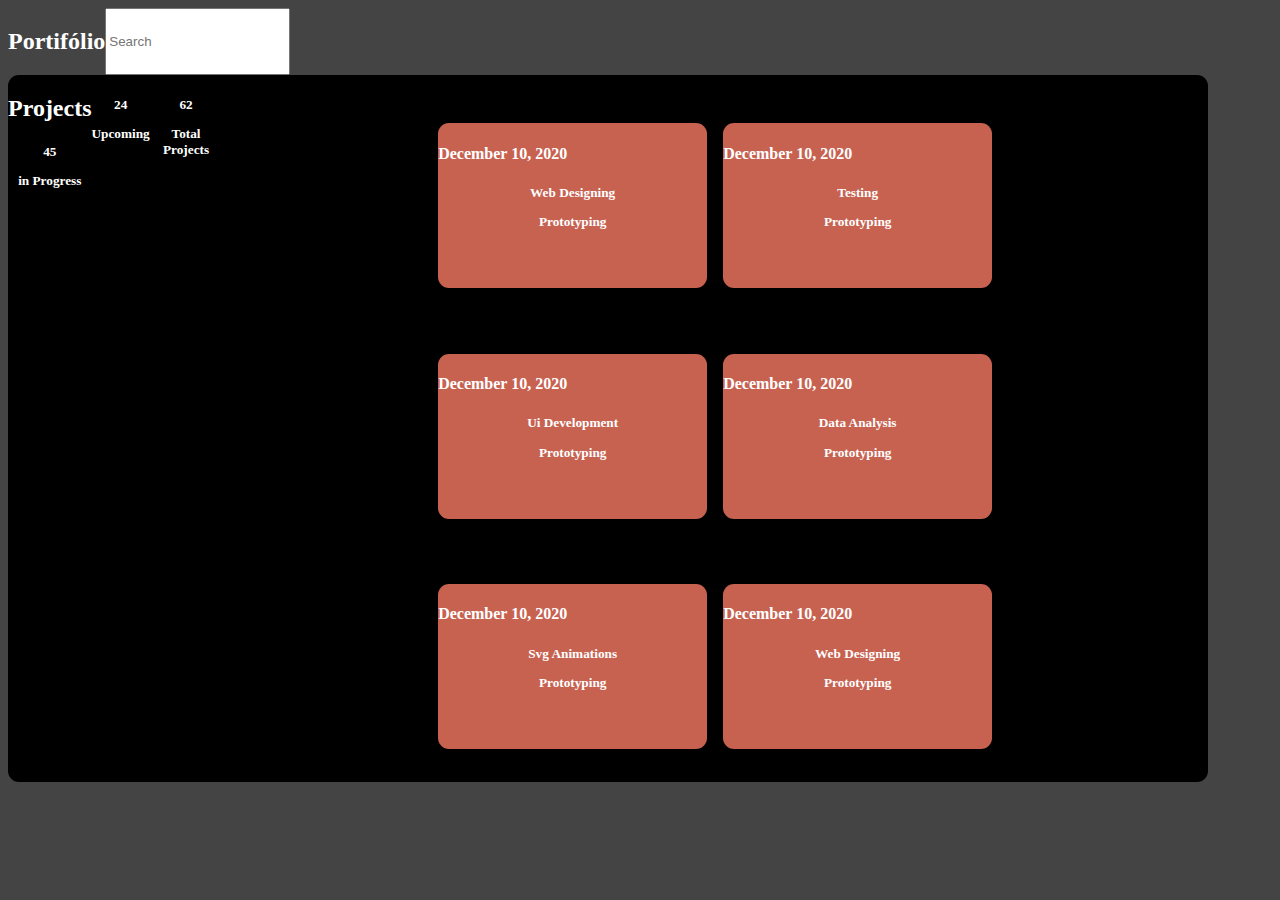
==== index.html @ 8f12faa0 "first commit" ====
<!DOCTYPE html>
<html lang="en">
<head>
    <meta charset="UTF-8">
    <meta http-equiv="X-UA-Compatible" content="IE=edge">
    <link rel="stylesheet" href="cs/estilo.css">
    <meta name="viewport" content="width=device-width, initial-scale=1.0">
    <title>Document</title>
</head>
<body>
    <div class="port">
        <h2>Portifólio</h2>
        <input type="text" name="nome" value="" placeholder="Search">
    </div>

<div class="global">
    <div class="borda">
        <h2>Projects</h2>
        <h5>45 <p>in Progress</p></h5>
    </div>

    <div class="borda">
        <h5>24 <p>Upcoming</p></h5>
    </div>

    <div class="borda">
        <h5>62 <p>Total Projects</p></h5>
    </div>

<div class="bordglobal">
    <div class="bord">
        <div class="p1">
			<h4>December 10, 2020</h4>
            <h5>Web Designing <p>Prototyping</p> </h5>
			</div>
			<div class="p2">
			
			</div>
			<div class="p3">
			
			</div>
    </div>


    <div class="bord">
        <div class="p1">
            <h4>December 10, 2020</h4>
            <h5>Testing <p>Prototyping</p></h5>
			</div>
			<div class="p2">
			
			</div>
			<div class="p3">
			
			</div>
    </div>
    
    <div class="bord">
        <div class="p1">
			<h4>December 10, 2020</h4>
            <h5>Ui Development <p>Prototyping</p></h5>
			</div>
			<div class="p2">
			
			</div>
			<div class="p3">
		
			</div>
    </div>

    <div class="bord">
        <div class="p1">
			<h4>December 10, 2020</h4>
            <h5>Data Analysis <p>Prototyping</p></h5>
			</div>
			<div class="p2">
		
			</div>
			<div class="p3">
		
			</div>
    </div>

    <div class="bord">
        <div class="p1">
            <h4>December 10, 2020</h4>
            <h5>Svg Animations <p>Prototyping</p></h5>
			</div>
			<div class="p2">
	
			</div>
			<div class="p3">
		
			</div>
    </div>

    <div class="bord">
        <div class="p1">
            <h4>December 10, 2020</h4>
            <h5>Web Designing <p>Prototyping</p></h5>
			</div>
			<div class="p2">
	
			</div>
			<div class="p3">
		
			</div>
    </div>
</div>



</body>
</html>
---- cs/estilo.css ----
@charset "UTF-8";

body {
    background-color:rgb(68, 68, 68);
    color: white;
   
}

.port {
    display: flex;
   
}

.global {
    display: flex;
    border-radius: 11px;
   
    width: 1200px;
    height: 707px;
    background: black;
}




.bord {
    margin: 8px;
    background: rgb(199, 98, 81);
    width: 269px;
    height: 165px;
    border-radius: 11px;


}

.bordglobal {
    width: 60%;
    margin: 0px 160px ;  
    box-sizing: border-box;
    display: flex;
    justify-content: center;
    align-items: center;
    flex-wrap: wrap;
    padding-top: 1rem;
}

.p1 p, h5{
    text-align: center;
}
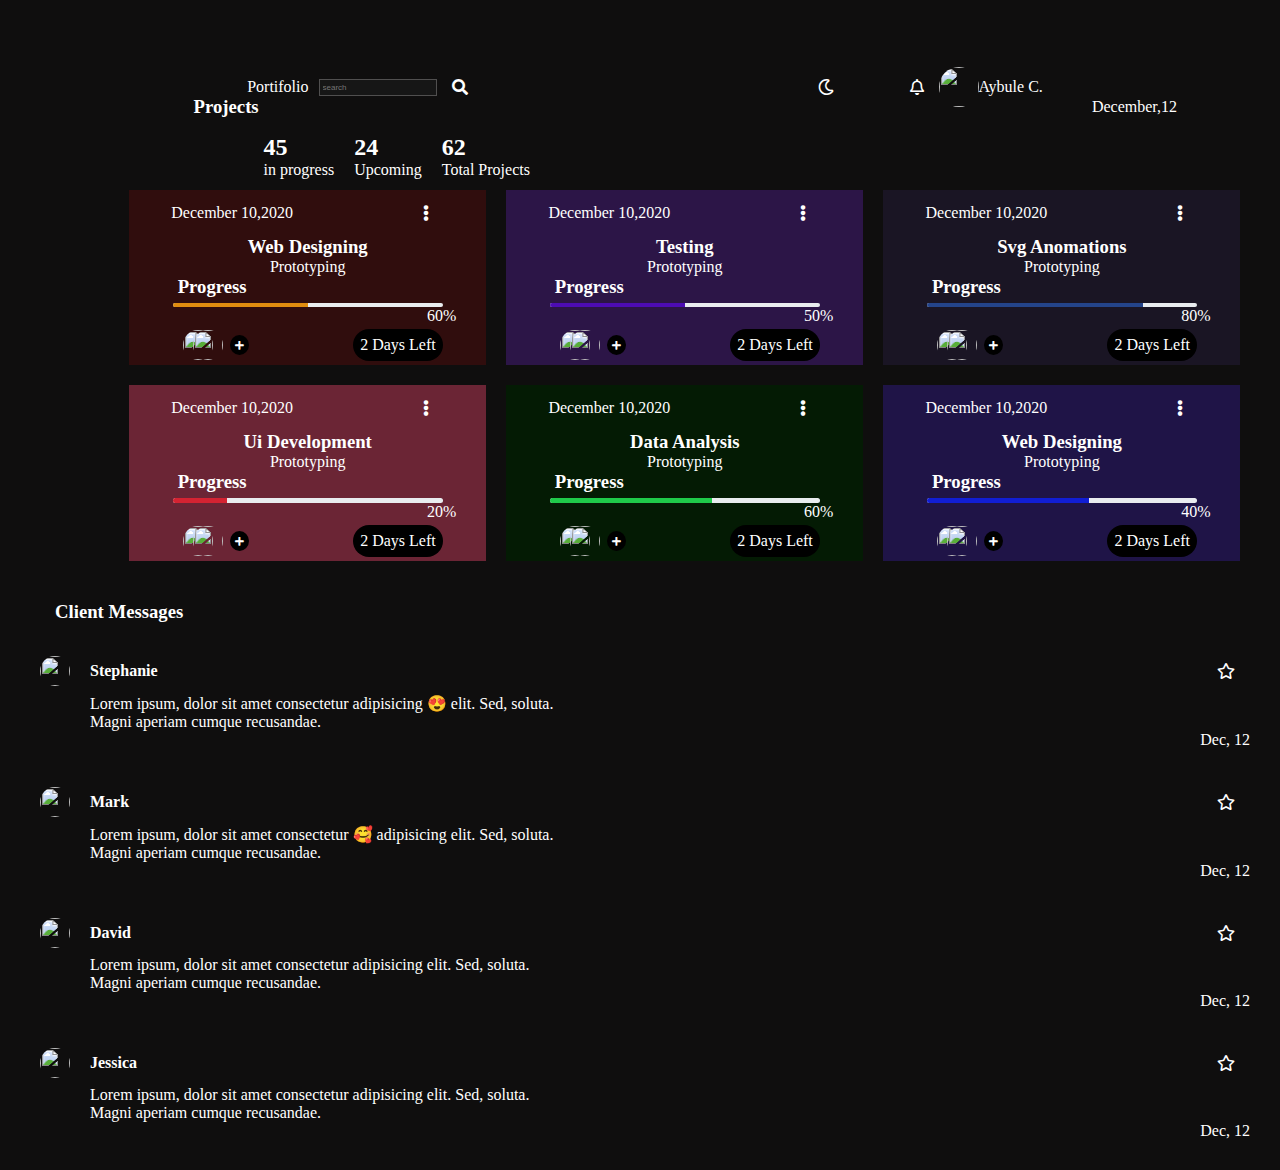
==== commit 09ccef2b: "second commit" ====
--- a/index.html
+++ b/index.html
@@ -1,114 +1,285 @@
-<!DOCTYPE html>
-<html lang="en">
+<html lang="pt-BR">
 <head>
     <meta charset="UTF-8">
+    <link rel="stylesheet" href="cs/estilo.css">
+    <!-- <link rel="stylesheet" href="cs/bootstrap.css"> -->
+    <link rel="stylesheet" href="https://pro.fontawesome.com/releases/v5.10.0/css/all.css">
     <meta http-equiv="X-UA-Compatible" content="IE=edge">
-    <link rel="stylesheet" href="cs/estilo.css">
     <meta name="viewport" content="width=device-width, initial-scale=1.0">
     <title>Document</title>
 </head>
 <body>
-    <div class="port">
-        <h2>Portifólio</h2>
-        <input type="text" name="nome" value="" placeholder="Search">
-    </div>
+    <header class="cabecalho">
+        <nav>
+            <ul>
+                <div class="cab">
+                    <div class="pesquisa">
+                        <label for="port">Portifolio</label>
+                        <input type="text" id="search" name="search" required placeholder="search">
+                        <i class="fas fa-search"></i>
+                    </div>
+                    <div class="port1">
+                        <i class="far fa-moon"></i>
+                        <i class="far fa-plus"></i>
+                        <i class="far fa-bell"></i>
+                        <img src="https://engenharia360.com/wp-content/uploads/2019/05/esta-pessoa-nao-existe-engenharia360-4.png" alt="">
+                        <p>Aybule C.</p>
+                    </div>
+                </div>
+                <div class="coluna">
+                    <i class="far fa-home-lg-alt"></i>
+                    <i class="fal fa-chart-pie-alt"></i>
+                    <i class="fal fa-window-maximize"></i>
+                    <i class="fal fa-cog"></i>
+                </div>
+            </ul>
+        </nav>
+        <div class="geral">
+            <div class="esquerdo">
+                <div class="projeto">
+                    <h3>Projects</h3>
+                    <p>December,12</p>
+                </div>
+                <div class="pro">
+                    <div class="num">
+                        <h2>45</h2>
+                        <p>in progress</p>
+                    </div>
+                    <div class="num">
+                        <h2>24</h2>
+                        <p>Upcoming</p>
+                    </div>
+                    <div class="num">
+                        <h2>62</h2>
+                        <p>Total Projects</p>
+                    </div>
+                    <div class="pro1">
+                        <i class="fal fa-line-columns"></i>
+                        <i class="far fa-th-large"></i>
+                    </div>
+                </div>
+                <div class="quadros">
+                    <div class="quadro">
+                        <div class="quadro1 s">
+                            <div class="dezembro">
+                                <p>December 10,2020</p>
+                                <i class="fas fa-ellipsis-v"></i>
+                            </div>
+                            <div class="web">
+                                <h3>Web Designing</h3>
+                                <p>Prototyping</p>
+                            </div>
+                            <div class="progress">
+                                <h3>Progress</h3>
+                            </div>
+                            <div class="progresso">
+                                <h3></h3>
+                            </div>
+                            <div class="porcentagem">
+                                <p>60%</p>
+                            </div>
+                            <div class="iprogress">
+                                <img src="https://engenharia360.com/wp-content/uploads/2019/05/esta-pessoa-nao-existe-engenharia360-4.png" alt="">
+                                <img src="https://engenharia360.com/wp-content/uploads/2019/05/esta-pessoa-nao-existe-engenharia360-4.png" alt="">
+                                <i class="fas fa-plus"></i>
+                                <p>2 Days Left</p>
+                            </div>
+                        </div>
+                        <div class="quadro2 s">
+                                <div class="dezembro">
+                                    <p>December 10,2020</p>
+                                    <i class="fas fa-ellipsis-v"></i>
+                                </div>
+                                <div class="web">
+                                    <h3>Testing</h3>
+                                    <p>Prototyping</p>
+                                </div>
+                                <div class="progress">
+                                    <h3>Progress</h3>
+                                </div>
+                                <div class="progresso">
+                                    <h3></h3>
+                                </div>
+                                <div class="porcentagem">
+                                    <p>50%</p>
+                                </div>
+                                <div class="iprogress">
+                                    <img src="https://engenharia360.com/wp-content/uploads/2019/05/esta-pessoa-nao-existe-engenharia360-4.png" alt="">
+                                    <img src="https://engenharia360.com/wp-content/uploads/2019/05/esta-pessoa-nao-existe-engenharia360-4.png" alt="">
+                                    <i class="fas fa-plus"></i>
+                                    <p>2 Days Left</p>
+                                </div>
+                        </div>
+                        <div class="quadro3 s">
+                                <div class="dezembro">
+                                    <p>December 10,2020</p>
+                                    <i class="fas fa-ellipsis-v"></i>
+                                </div>
+                                <div class="web">
+                                    <h3>Svg Anomations</h3>
+                                    <p>Prototyping</p>
+                                </div>
+                                <div class="progress">
+                                    <h3>Progress</h3>
+                                </div>
+                                <div class="progresso">
+                                    <h3></h3>
+                                </div>
+                                <div class="porcentagem">
+                                    <p>80%</p>
+                                </div>
+                                <div class="iprogress">
+                                    <img src="https://engenharia360.com/wp-content/uploads/2019/05/esta-pessoa-nao-existe-engenharia360-4.png" alt="">
+                                    <img src="https://engenharia360.com/wp-content/uploads/2019/05/esta-pessoa-nao-existe-engenharia360-4.png" alt="">
+                                    <i class="fas fa-plus"></i>
+                                    <p>2 Days Left</p>
+                                </div>
+                        </div>
+                        <div class="quadro4 s">
+                                <div class="dezembro">
+                                    <p>December 10,2020</p>
+                                    <i class="fas fa-ellipsis-v"></i>
+                                </div>
+                                <div class="web">
+                                    <h3>Ui Development</h3>
+                                    <p>Prototyping</p>
+                                </div>
+                                <div class="progress">
+                                    <h3>Progress</h3>
+                                </div>
+                                <div class="progresso">
+                                    <h3></h3>
+                                </div>
+                                <div class="porcentagem">
+                                    <p>20%</p>
+                                </div>
+                                <div class="iprogress">
+                                    <img src="https://engenharia360.com/wp-content/uploads/2019/05/esta-pessoa-nao-existe-engenharia360-4.png" alt="">
+                                    <img src="https://engenharia360.com/wp-content/uploads/2019/05/esta-pessoa-nao-existe-engenharia360-4.png" alt="">
+                                    <i class="fas fa-plus"></i>
+                                    <p>2 Days Left</p>
+                                </div>
+                        </div>
+                        <div class="quadro5 s">
+                                <div class="dezembro">
+                                    <p>December 10,2020</p>
+                                    <i class="fas fa-ellipsis-v"></i>
+                                </div>
+                                <div class="web">
+                                    <h3>Data Analysis</h3>
+                                    <p>Prototyping</p>
+                                </div>
+                                <div class="progress">
+                                    <h3>Progress</h3>
+                                </div>
+                                <div class="progresso">
+                                    <h3></h3>
+                                </div>
+                                <div class="porcentagem">
+                                    <p>60%</p>
+                                </div>
+                                <div class="iprogress">
+                                    <img src="https://engenharia360.com/wp-content/uploads/2019/05/esta-pessoa-nao-existe-engenharia360-4.png" alt="">
+                                    <img src="https://engenharia360.com/wp-content/uploads/2019/05/esta-pessoa-nao-existe-engenharia360-4.png" alt="">
+                                    <i class="fas fa-plus"></i>
+                                    <p>2 Days Left</p>
+                                </div>
+                        </div>
+                        <div class="quadro6 s">
+                                <div class="dezembro">
+                                    <p>December 10,2020</p>
+                                    <i class="fas fa-ellipsis-v"></i>
+                                </div>
+                                <div class="web">
+                                    <h3>Web Designing</h3>
+                                    <p>Prototyping</p>
+                                </div>
+                                <div class="progress">
+                                    <h3>Progress</h3>
+                                </div>
+                                <div class="progresso">
+                                    <h3></h3>
+                                </div>
+                                <div class="porcentagem">
+                                    <p>40%</p>
+                                </div>
+                                <div class="iprogress">
+                                    <img src="https://engenharia360.com/wp-content/uploads/2019/05/esta-pessoa-nao-existe-engenharia360-4.png" alt="">
+                                    <img src="https://engenharia360.com/wp-content/uploads/2019/05/esta-pessoa-nao-existe-engenharia360-4.png" alt="">
+                                    <i class="fas fa-plus"></i>
+                                    <p>2 Days Left</p>
+                                </div>
+                        </div>
+                    </div>
+                </div>
+            </div>
+            <div class="direito">
+                <div class="gerald">
+                    <div class="usuario">
+                        <div class="client">
+                            <h3>Client Messages</h3>
+                        </div>
+                        <div class="pessoas">
+                            <img src="https://engenharia360.com/wp-content/uploads/2019/05/esta-pessoa-nao-existe-engenharia360-4.png" alt="">
+                            <h4>Stephanie</h4>
+                            <i class="far fa-star"></i>
+                        </div>
+                        <div class="text">
+                            <p>Lorem ipsum, dolor sit amet consectetur adipisicing 😍 elit. Sed, soluta.<br> Magni aperiam cumque recusandae.</p>
+                        </div>
+                        <div class="dec">
+                            <p>Dec, 12</p>
+                        </div>
+                    </div>
+                    <div class="usuario">
+                        <div class="client">
+                        </div>
+                        <div class="pessoas">
+                            <img src="https://engenharia360.com/wp-content/uploads/2019/05/esta-pessoa-nao-existe-engenharia360-4.png" alt="">
+                            <h4>Mark</h4>
+                            <i class="far fa-star"></i>
+                        </div>
+                        <div class="text">
+                            <p>Lorem ipsum, dolor sit amet consectetur 🥰 adipisicing elit. Sed, soluta.<br> Magni aperiam cumque recusandae.</p>
+                        </div>
+                        <div class="dec">
+                            <p>Dec, 12</p>
+                        </div>
+                    </div>
+                    <div class="usuario">
+                        <div class="client">
+                        </div>
+                        <div class="pessoas">
+                            <img src="https://engenharia360.com/wp-content/uploads/2019/05/esta-pessoa-nao-existe-engenharia360-4.png" alt="">
+                            <h4>David</h4>
+                            <i class="far fa-star"></i>
+                        </div>
+                        <div class="text">
+                            <p>Lorem ipsum, dolor sit amet consectetur adipisicing elit. Sed, soluta.<br> Magni aperiam cumque recusandae.</p>
+                        </div>
+                        <div class="dec">
+                            <p>Dec, 12</p>
+                        </div>
+                    </div>
+                    <div class="usuario">
+                        <div class="client">
+                        </div>
+                        <div class="pessoas">
+                            <img src="https://engenharia360.com/wp-content/uploads/2019/05/esta-pessoa-nao-existe-engenharia360-4.png" alt="">
+                            <h4>Jessica</h4>
+                            <i class="far fa-star"></i>
+                        </div>
+                        <div class="text">
+                            <p>Lorem ipsum, dolor sit amet consectetur adipisicing elit. Sed, soluta.<br> Magni aperiam cumque recusandae.</p>
+                        </div>
+                        <div class="dec">
+                            <p>Dec, 12</p>
+                        </div>
+                    </div>
+                </div>
+            </div>
+        </div>
 
-<div class="global">
-    <div class="borda">
-        <h2>Projects</h2>
-        <h5>45 <p>in Progress</p></h5>
-    </div>
-
-    <div class="borda">
-        <h5>24 <p>Upcoming</p></h5>
-    </div>
-
-    <div class="borda">
-        <h5>62 <p>Total Projects</p></h5>
-    </div>
-
-<div class="bordglobal">
-    <div class="bord">
-        <div class="p1">
-			<h4>December 10, 2020</h4>
-            <h5>Web Designing <p>Prototyping</p> </h5>
-			</div>
-			<div class="p2">
-			
-			</div>
-			<div class="p3">
-			
-			</div>
-    </div>
-
-
-    <div class="bord">
-        <div class="p1">
-            <h4>December 10, 2020</h4>
-            <h5>Testing <p>Prototyping</p></h5>
-			</div>
-			<div class="p2">
-			
-			</div>
-			<div class="p3">
-			
-			</div>
-    </div>
-    
-    <div class="bord">
-        <div class="p1">
-			<h4>December 10, 2020</h4>
-            <h5>Ui Development <p>Prototyping</p></h5>
-			</div>
-			<div class="p2">
-			
-			</div>
-			<div class="p3">
-		
-			</div>
-    </div>
-
-    <div class="bord">
-        <div class="p1">
-			<h4>December 10, 2020</h4>
-            <h5>Data Analysis <p>Prototyping</p></h5>
-			</div>
-			<div class="p2">
-		
-			</div>
-			<div class="p3">
-		
-			</div>
-    </div>
-
-    <div class="bord">
-        <div class="p1">
-            <h4>December 10, 2020</h4>
-            <h5>Svg Animations <p>Prototyping</p></h5>
-			</div>
-			<div class="p2">
-	
-			</div>
-			<div class="p3">
-		
-			</div>
-    </div>
-
-    <div class="bord">
-        <div class="p1">
-            <h4>December 10, 2020</h4>
-            <h5>Web Designing <p>Prototyping</p></h5>
-			</div>
-			<div class="p2">
-	
-			</div>
-			<div class="p3">
-		
-			</div>
-    </div>
-</div>
-
-
-
+    </header>
 </body>
 </html>--- a/cs/estilo.css
+++ b/cs/estilo.css
@@ -1,58 +1,404 @@
 @charset "UTF-8";
 
+*{
+    padding: 0;
+    margin: 0;
+}
+
 body {
-    background-color:rgb(68, 68, 68);
+    background: rgb(15, 14, 14);
     color: white;
-   
-}
-
-.port {
-    display: flex;
-   
-}
-
-.global {
-    display: flex;
-    border-radius: 11px;
-   
-    width: 1200px;
-    height: 707px;
+}
+
+.cab {
+    display: flex;
+    align-items: center;
+    align-content: center;
+    justify-content: center;
+    margin-top: 5%;
+}
+
+.port1 {
+    display: flex;
+    align-items: center;
+    align-content: center;
+}
+
+label {
+    padding: 10px;
+}
+
+i {
+    padding: 5px;
+    margin: 10px;
+}
+
+.port1 img {
+    width: 40px;
+    border-radius: 50%;
+}
+
+.pesquisa {
+    display: flex;
+    align-items: center;
+    align-content: center;
+    margin-right: 60%;
+}
+
+input {
+    background: rgb(22, 22, 22);
+    border: solid 1px rgb(80, 79, 79);
+    padding: 3px;
+}
+
+.coluna {
+    display: flex;
+    flex-direction: column;
+    margin: 60px;
+}
+
+.coluna i {
+    margin: 10px;
+}
+
+.geral {
+    display: flex;
+}
+
+.esquerdo {
+    width: 50%;
+    margin-left: 7%;
+    margin-top: -13%;
+}
+
+.projeto {
+    display: flex;
+    align-items: center;
+    align-content: center;
+    justify-content: center;
+}
+
+.projeto h3 {
+    margin-right: 84%;
+}
+
+.projeto p {
+    margin-right: -1px;
+}
+
+.pro {
+    display: flex;
+    align-items: center;
+    align-content: center;
+    justify-content: center;
+    margin-top: 15px;
+}
+
+.num {
+    margin-right: 20px;
+}
+
+.pro1 {
+    margin-left: 60%;
+}
+
+.s {
+    width: 30%;
+}
+
+.dezembro {
+    display: flex;
+    align-items: center;
+    justify-content: center;
+}
+
+.dezembro p {
+    margin-right: 100%;
+    display: contents;
+}
+
+.dezembro i {
+    margin-left: 125px
+}
+
+.web {
+    text-align: center;
+    width: 270px;
+}
+
+.progresso {
+    display: flex;
+    height: 0.3rem;
+    overflow: hidden;
+    background-color: #e9ecef;
+    border-radius: 0.25rem;
+    margin: 0px 20px 0px 20px;
+    width: 270px;
+}
+
+.progress {
+    padding: 0px 15px 5px;
+    width: 260px;
+}
+
+
+.porcentagem {
+    margin-left: 75%;
+}
+
+.iprogress {
+    display: flex;
+    align-items: center;
+    width: 270px;
+}
+
+.iprogress img {
+    width: 30px;
+    border-radius: 50%;
+    margin: 0px -30px;
+    margin-left: 10px;
+}
+
+.iprogress i {
+    margin-left: 37px;
     background: black;
-}
-
-
-
-
-.bord {
-    margin: 8px;
-    background: rgb(199, 98, 81);
-    width: 269px;
-    height: 165px;
-    border-radius: 11px;
-
-
-}
-
-.bordglobal {
+    border-radius: 50%;
+    font-size: 10px;
+}
+
+.iprogress p {
+    margin-left: 35%;
+    background: black;
+    border-radius: 20px;
+    padding: 7px;
+}
+
+.quadro {
+    height: 60vh;
+    display: flex;
+    flex-wrap: wrap;
+    align-items: center;
+    align-content: center;
+    justify-content: center;
+}
+
+.s {
+    display: flex;
+    flex-wrap: wrap;
+    align-items: center;
+    justify-content: center;
+    align-content: center;
+    color: white;
+    margin: 10px;
+}
+
+.quadro1 {
+    background: rgb(48, 13, 13);
+}
+
+.quadro1 .progresso h3 {
+    background: rgb(224, 140, 15);
+    width: 50%;
+}
+
+.quadro2 {
+    background: rgb(44, 21, 71);
+}
+
+.quadro2 .progresso h3 {
+    background: rgb(77, 12, 180);
+    width: 50%;
+}
+
+.quadro3 {
+    background: rgb(26, 21, 36);
+}
+
+.quadro3 .progresso h3 {
+    background: rgb(36, 68, 138);
+    width: 80%;
+}
+
+.quadro4 {
+    background: rgb(107, 37, 53);
+}
+
+.quadro4 .progresso h3 {
+    background: rgb(212, 35, 50);
+    width: 20%;
+}
+
+.quadro5 {
+    background: rgb(4, 27, 4);
+}
+
+.quadro5 .progresso h3 {
+    background: rgb(31, 202, 74);
     width: 60%;
-    margin: 0px 160px ;  
-    box-sizing: border-box;
-    display: flex;
-    justify-content: center;
-    align-items: center;
-    flex-wrap: wrap;
-    padding-top: 1rem;
-}
-
-.p1 p, h5{
-    text-align: center;
-}
-
-
-
-
-   
-
-
-
-  
+}
+
+.quadro6 {
+    background: rgb(31, 20, 71);
+}
+
+.quadro6 .progresso h3 {
+    background: rgb(17, 30, 212);
+    width: 60%;
+}
+
+.direito {
+    /* margin-left: -20px; */
+    margin-top: -280px;
+}
+
+.usuario {
+    margin: 30px;
+}
+
+.pessoas {
+    display: flex;
+    align-items: center;
+    align-content: center;
+}
+
+.pessoas img {
+    width: 30px;
+    border-radius: 50%;
+    margin: 0px -30px;
+    margin-left: 10px;
+}
+
+.dec {
+    text-align: end;
+}
+
+.client h3 {
+    margin: 25px;
+}
+
+.clientes {
+    display: flex;
+    align-items: center;
+    align-content: center;
+}
+
+.gerald h4 {
+    margin-left: 50px;
+    width: 100%;
+}
+
+.gerald p {
+    margin-left: 60px;
+}
+
+@media (max-width: 1280px) {
+    
+    .geral {
+        display: block;
+    }
+    .pesquisa {
+        margin-right: 25%;
+    }
+
+    input {
+        font-size: 8px;
+    }
+
+    .coluna {
+        margin: auto;
+    }
+
+    .esquerdo {
+        width: auto;
+    }
+
+    .direito {
+        margin-top: auto;
+    }
+
+    .projeto h3 {
+        margin-right: 70%;
+    }
+
+    .pro1 {
+        margin-left: 40%;
+    }
+
+    .quadro {
+        height: auto;
+    }
+
+
+}
+
+@media (max-width: 798px) {
+    .coluna {
+        margin: auto;
+    }
+
+    ul {
+        font-size: 9px;
+    }
+
+    .port1 i {
+        margin: auto;
+    }
+
+    .port1 img {
+        width: 30px;
+    }
+
+    .pesquisa {
+        margin-right: 0px
+    }
+
+    input {
+        width: 80px;
+    }
+
+    .geral {
+        font-size: 9px;
+        display: block;
+    }
+
+    .esquerdo {
+        width: 50%;
+        margin-top: -145px;
+        margin-left: 90px;
+    }
+
+    .direito {
+        margin-top: auto;
+    }
+
+    .projeto {
+        width: auto;
+        margin: auto;
+    }
+
+    .pro1 {
+        display: flex;
+        margin: 7px;
+    }
+
+    .pro1 i {
+        margin: auto;
+    }
+
+    .num {
+        margin-right: auto;
+    }
+
+    .num p {
+        width: 50px;
+        margin: auto;
+    }
+
+    .quadro {
+        height: auto;
+    }
+
+    .s {
+        width: 40vh;
+    }
+}